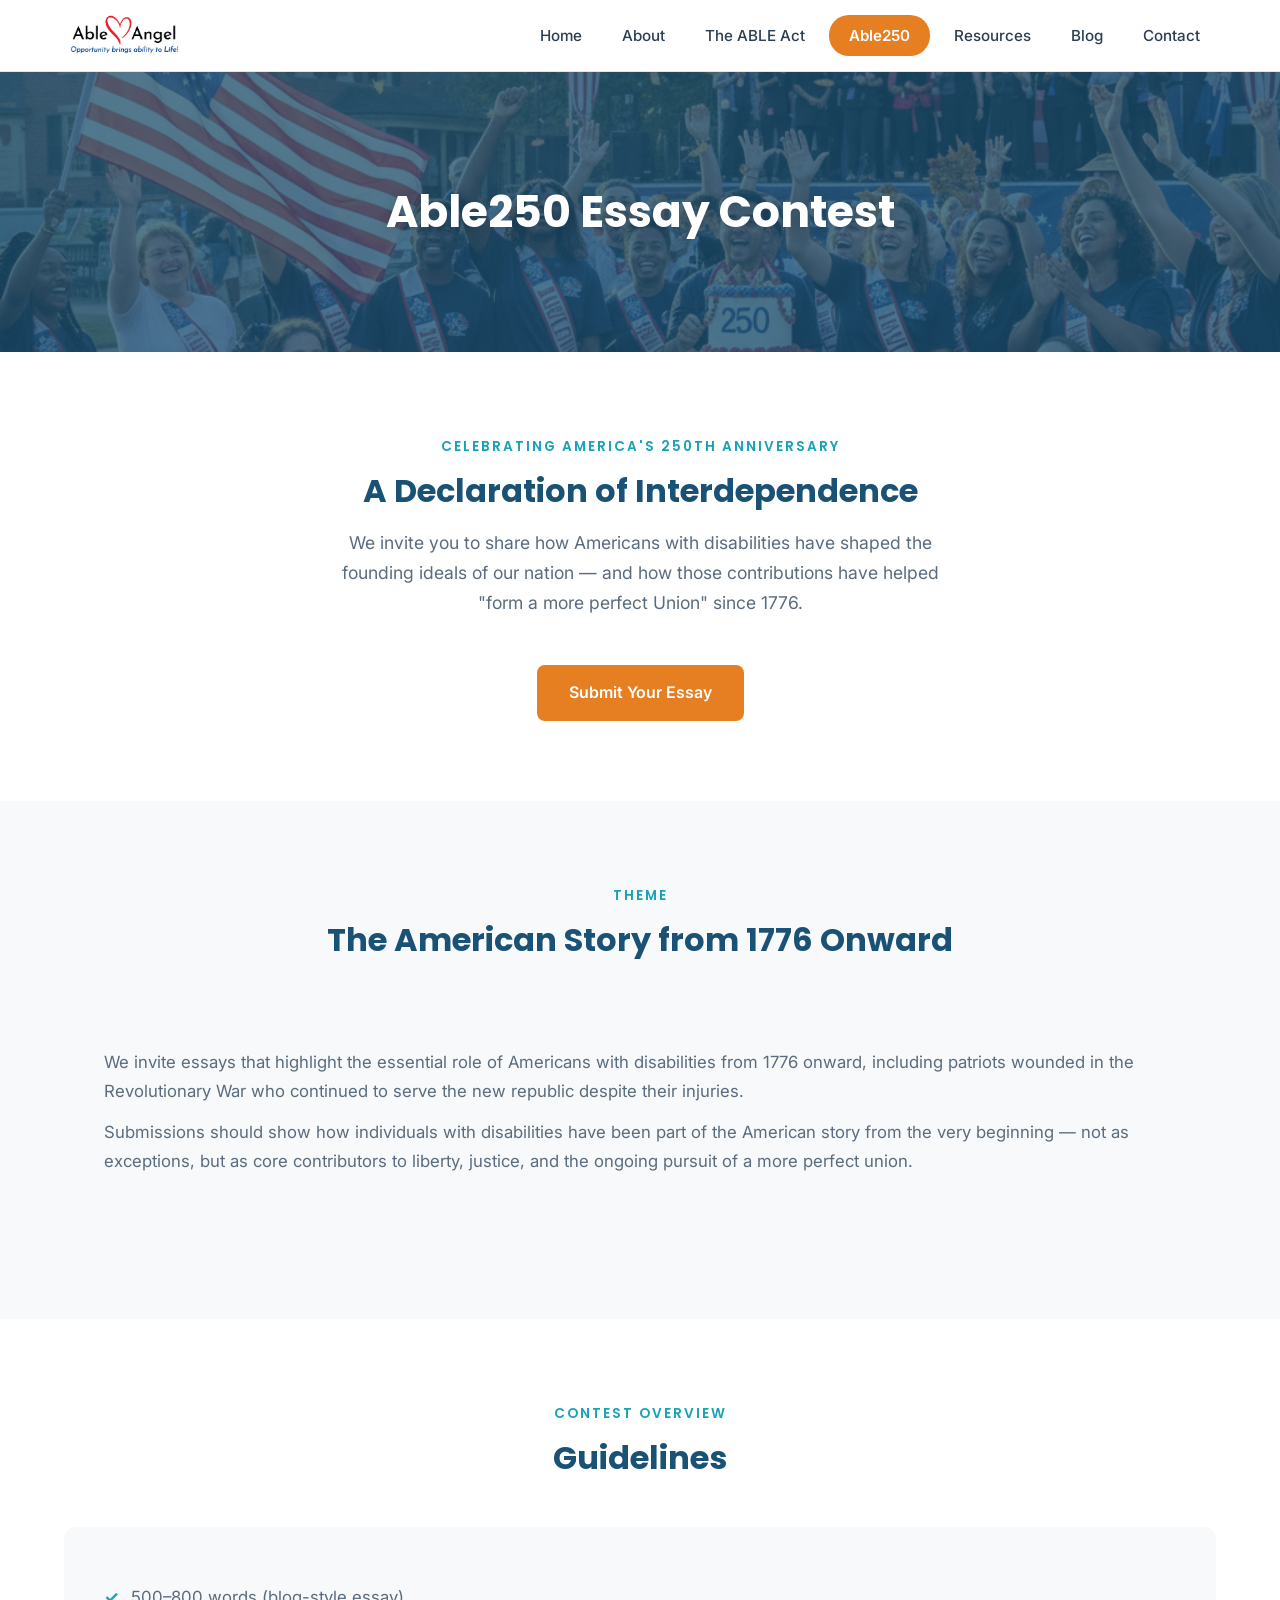
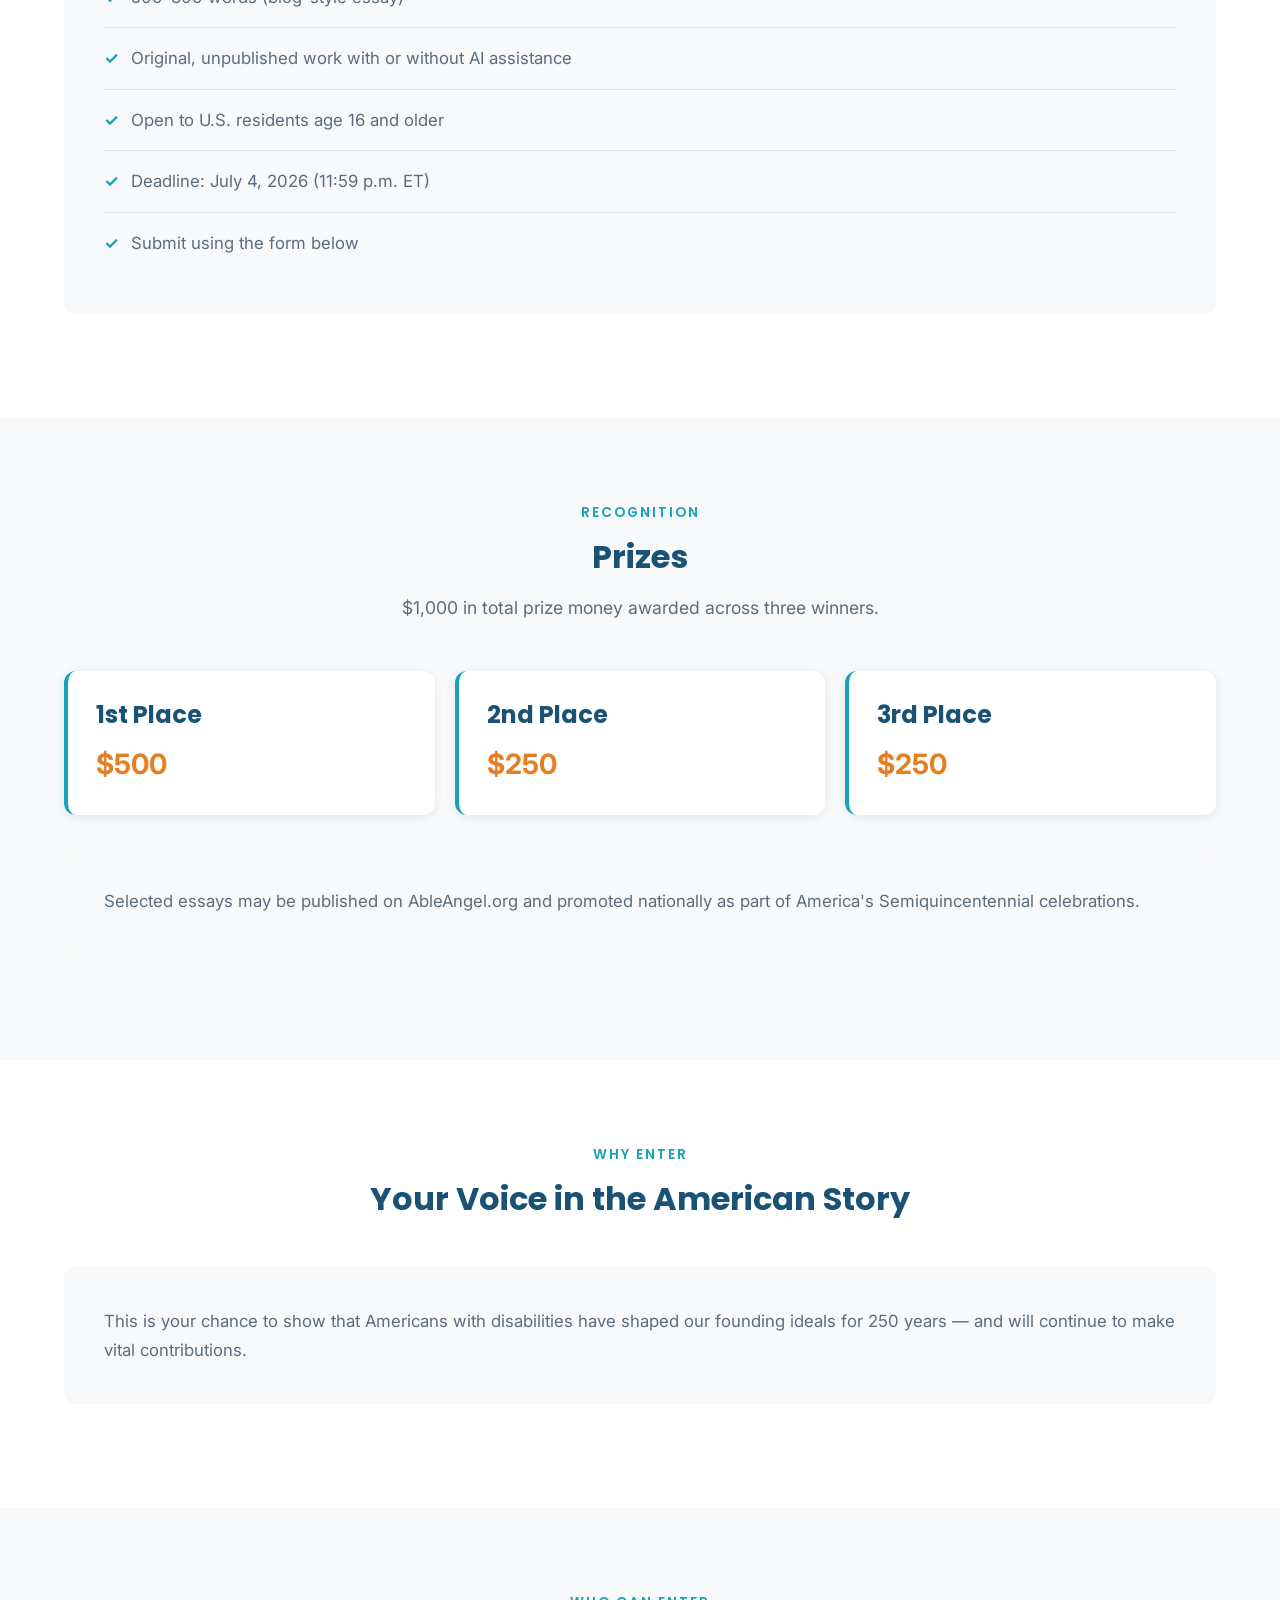
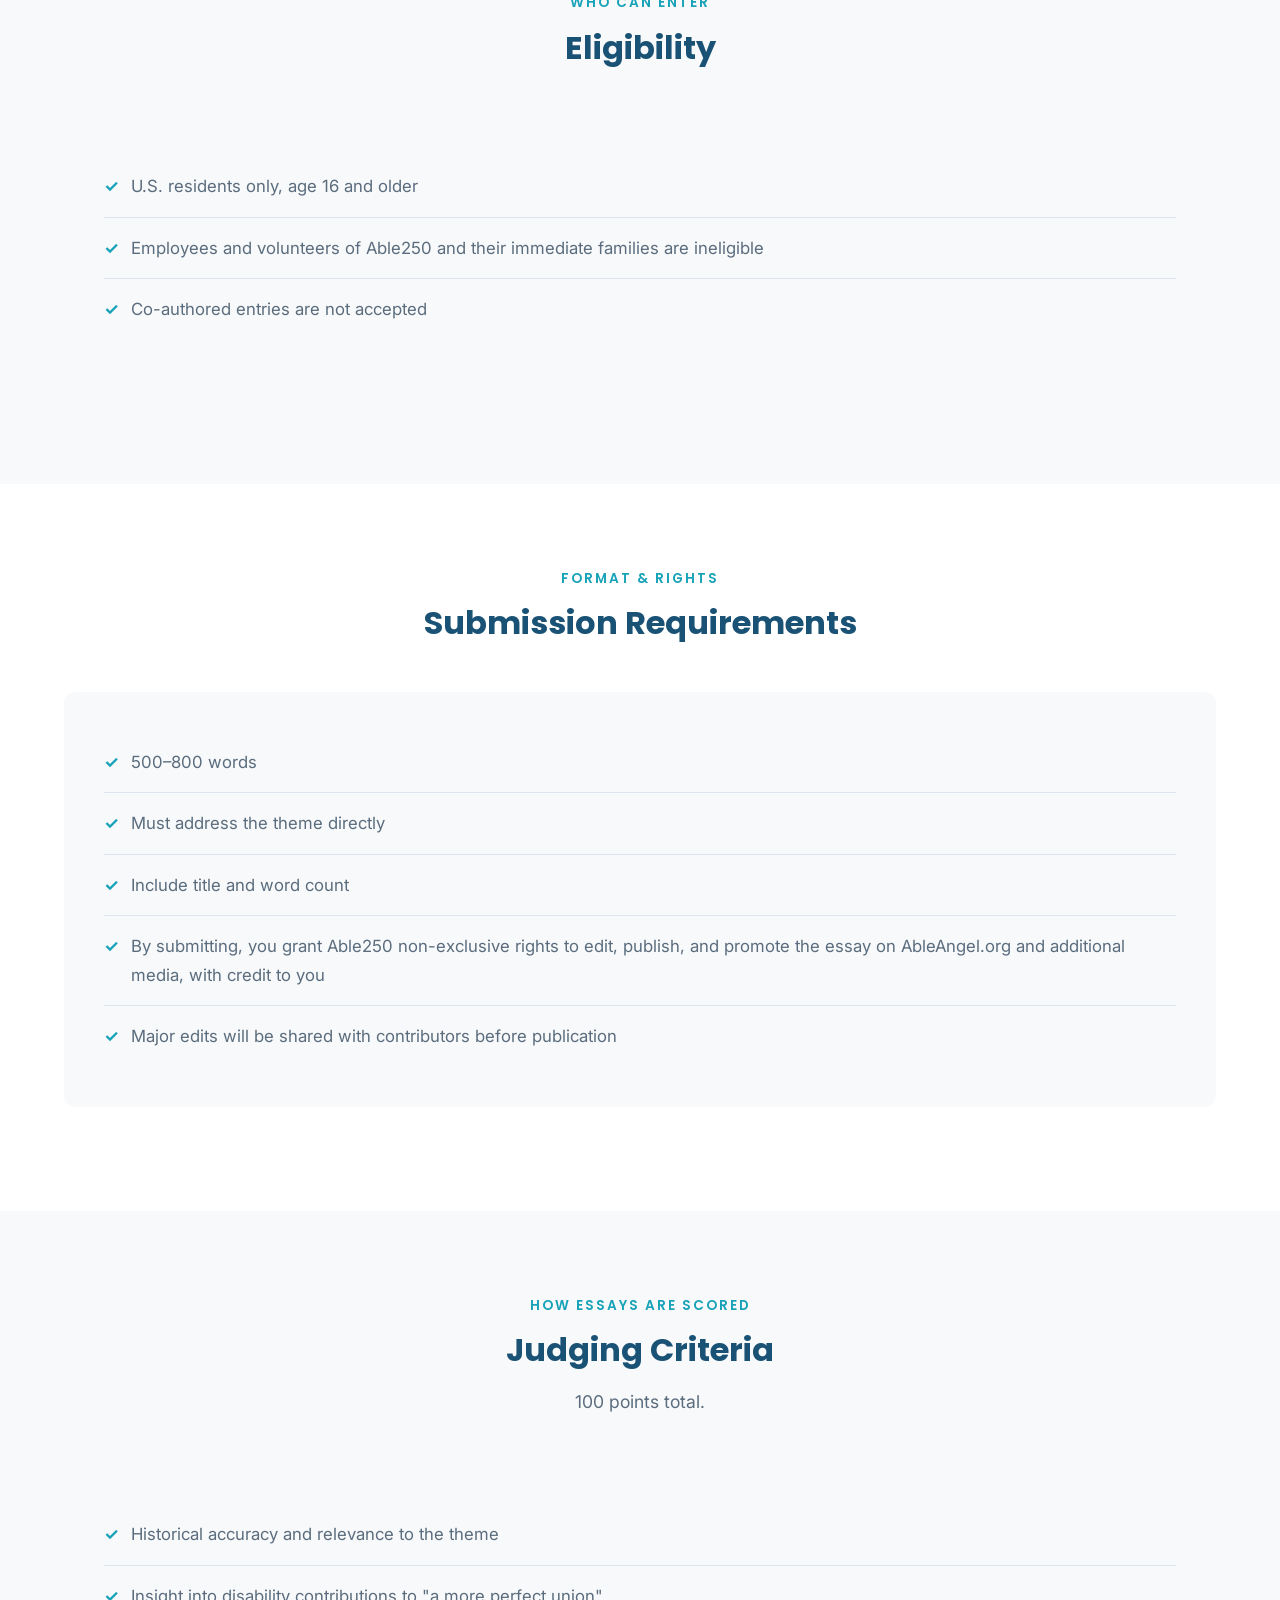
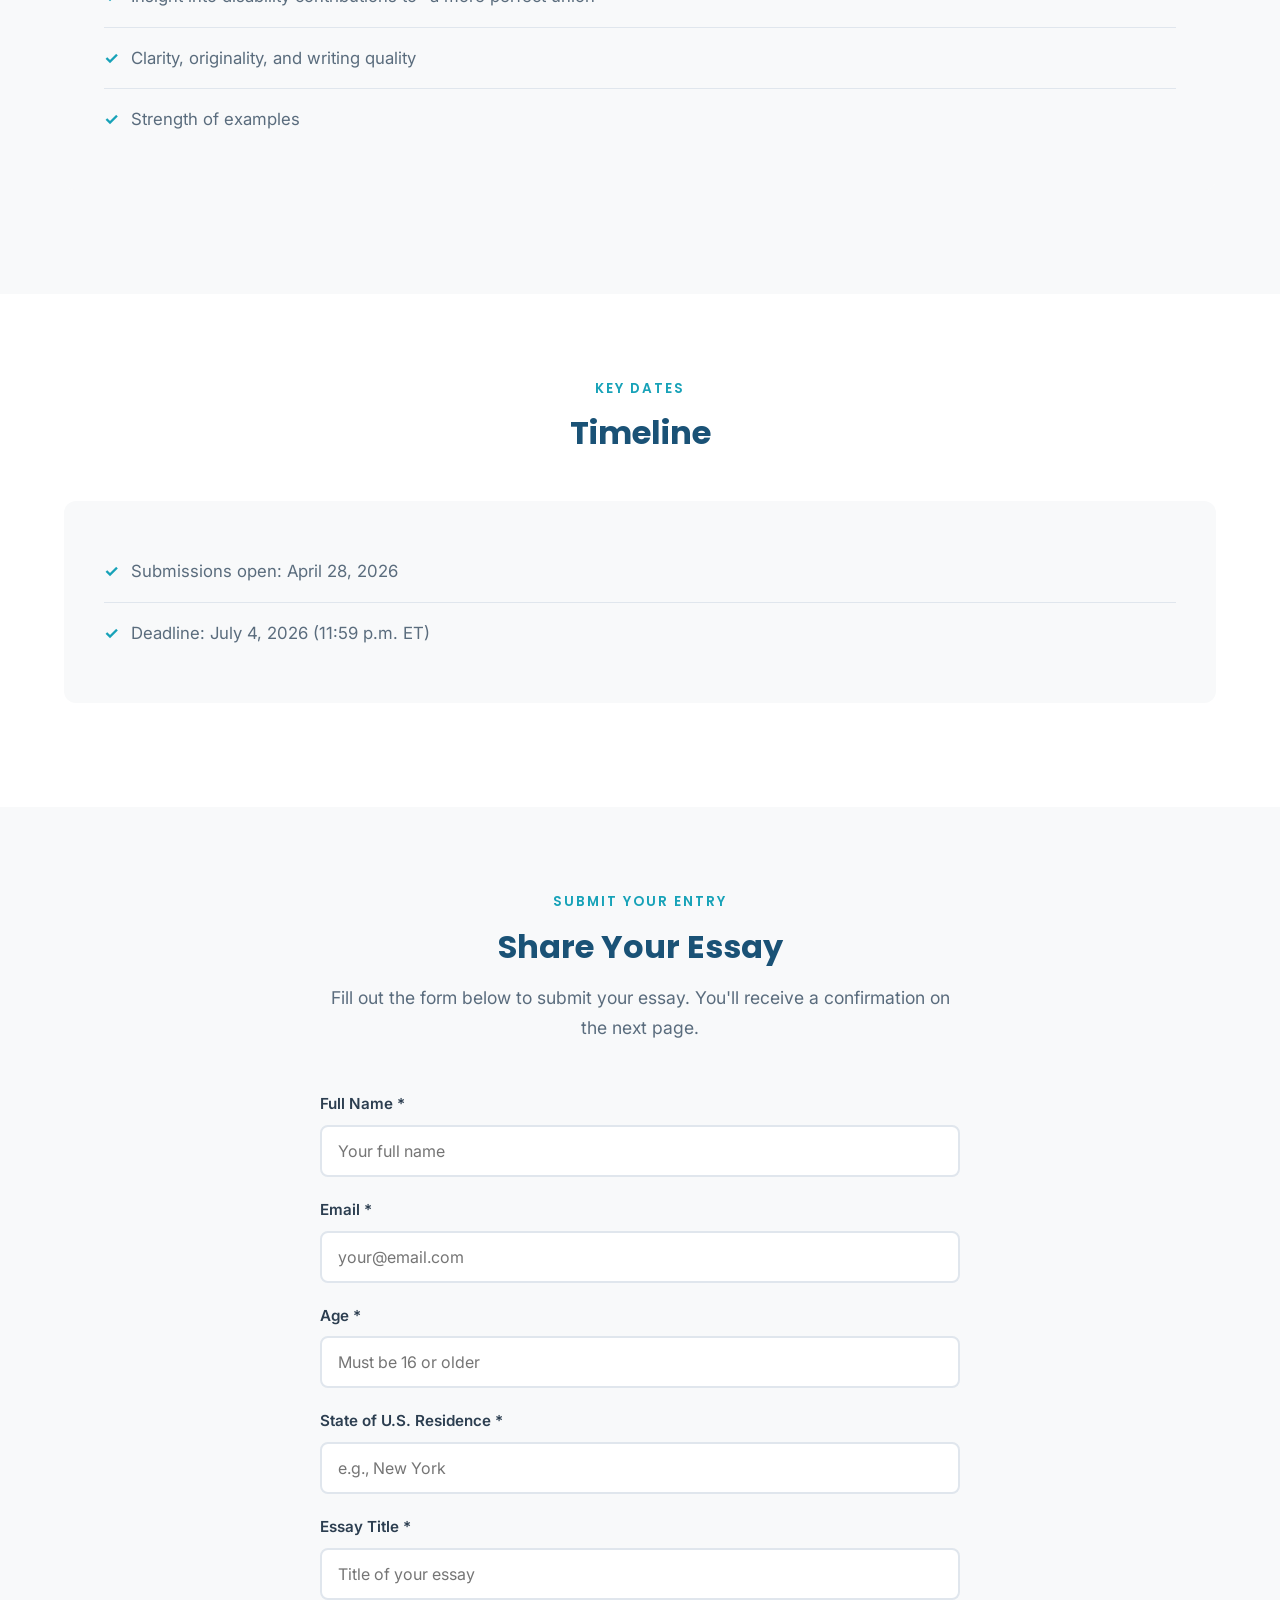
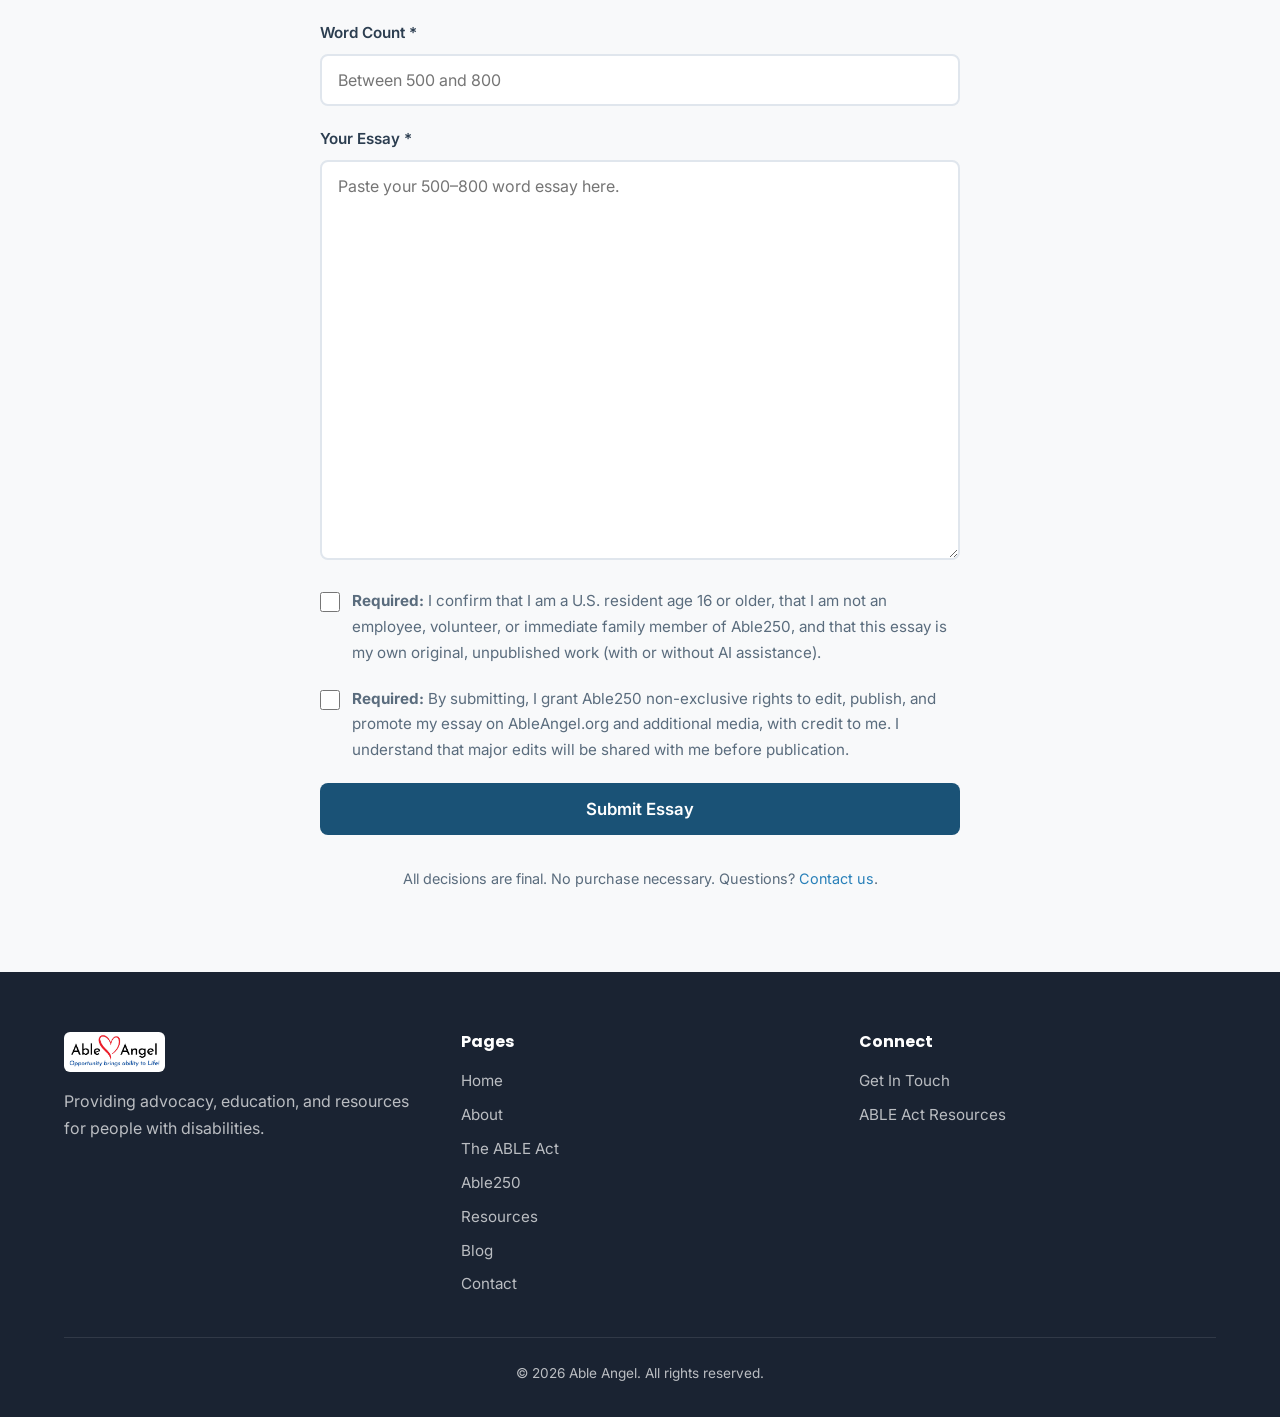
==== able250-contest.html @ 0a9213f5 "Add Able250 essay contest page with Netlify submission form - New able250-contest.html with contest " ====
<!DOCTYPE html>
<html lang="en">
<head>
  <meta charset="UTF-8">
  <meta name="viewport" content="width=device-width, initial-scale=1.0">
  <title>Able250 Essay Contest | Able Angel</title>
  <meta name="description" content="Able250 Nationwide Essay Contest — A Declaration of Interdependence. Celebrating contributions of Americans with disabilities to our founding ideals. $1,000 in prizes. Deadline July 4, 2026.">
  <link rel="stylesheet" href="styles.css">
  <link rel="icon" type="image/svg+xml" href="data:image/svg+xml,<svg xmlns='http://www.w3.org/2000/svg' viewBox='0 0 32 32'><rect width='32' height='32' rx='6' fill='%231a5276'/><text x='16' y='22' font-size='18' font-weight='bold' text-anchor='middle' fill='white'>A</text></svg>">
</head>
<body>

  <!-- Navigation -->
  <nav class="navbar" role="navigation" aria-label="Main navigation">
    <div class="container">
      <a href="index.html" class="nav-logo">
        <img src="images/logo.jpg" alt="Able Angel logo">
      </a>
      <button class="nav-toggle" aria-label="Toggle navigation menu" aria-expanded="false">
        <span></span><span></span><span></span>
      </button>
      <div class="nav-links">
        <a href="index.html">Home</a>
        <a href="about.html">About</a>
        <a href="projects.html">The ABLE Act</a>
        <a href="able250.html" class="nav-highlight">Able250</a>
        <a href="resources.html">Resources</a>
        <a href="blog.html">Blog</a>
        <a href="contact.html">Contact</a>
      </div>
    </div>
  </nav>

  <!-- Page Banner -->
  <section class="page-banner">
    <div class="hero-bg" style="background-image: url('images/banner-able250.png');" role="img" aria-label="Celebrating America's 250th anniversary"></div>
    <h1>Able250 Essay Contest</h1>
  </section>

  <!-- Intro -->
  <section class="section">
    <div class="container">
      <div class="section-header fade-in">
        <span class="section-label">Celebrating America's 250th Anniversary</span>
        <h2>A Declaration of Interdependence</h2>
        <p>We invite you to share how Americans with disabilities have shaped the founding ideals of our nation — and how those contributions have helped "form a more perfect Union" since 1776.</p>
      </div>
      <div style="text-align: center; margin-top: 32px;" class="fade-in">
        <a href="#submit" class="btn btn-accent">Submit Your Essay</a>
      </div>
    </div>
  </section>

  <!-- Theme -->
  <section class="section section-alt">
    <div class="container">
      <div class="section-header fade-in">
        <span class="section-label">Theme</span>
        <h2>The American Story from 1776 Onward</h2>
      </div>
      <div class="info-block fade-in">
        <p>We invite essays that highlight the essential role of Americans with disabilities from 1776 onward, including patriots wounded in the Revolutionary War who continued to serve the new republic despite their injuries.</p>
        <p>Submissions should show how individuals with disabilities have been part of the American story from the very beginning — not as exceptions, but as core contributors to liberty, justice, and the ongoing pursuit of a more perfect union.</p>
      </div>
    </div>
  </section>

  <!-- Guidelines -->
  <section class="section">
    <div class="container">
      <div class="section-header fade-in">
        <span class="section-label">Contest Overview</span>
        <h2>Guidelines</h2>
      </div>
      <div class="info-block fade-in">
        <ul class="info-list">
          <li>500–800 words (blog-style essay)</li>
          <li>Original, unpublished work with or without AI assistance</li>
          <li>Open to U.S. residents age 16 and older</li>
          <li>Deadline: July 4, 2026 (11:59 p.m. ET)</li>
          <li>Submit using the form below</li>
        </ul>
      </div>
    </div>
  </section>

  <!-- Prizes -->
  <section class="section section-alt">
    <div class="container">
      <div class="section-header fade-in">
        <span class="section-label">Recognition</span>
        <h2>Prizes</h2>
        <p>$1,000 in total prize money awarded across three winners.</p>
      </div>
      <div class="values-grid">
        <div class="value-card fade-in">
          <h3 style="margin-bottom: 12px;">1st Place</h3>
          <p style="font-size: 1.75rem; font-weight: 700; color: var(--color-accent);">$500</p>
        </div>
        <div class="value-card fade-in">
          <h3 style="margin-bottom: 12px;">2nd Place</h3>
          <p style="font-size: 1.75rem; font-weight: 700; color: var(--color-accent);">$250</p>
        </div>
        <div class="value-card fade-in">
          <h3 style="margin-bottom: 12px;">3rd Place</h3>
          <p style="font-size: 1.75rem; font-weight: 700; color: var(--color-accent);">$250</p>
        </div>
      </div>
      <div class="info-block fade-in" style="margin-top: 32px;">
        <p>Selected essays may be published on AbleAngel.org and promoted nationally as part of America's Semiquincentennial celebrations.</p>
      </div>
    </div>
  </section>

  <!-- Why Enter -->
  <section class="section">
    <div class="container">
      <div class="section-header fade-in">
        <span class="section-label">Why Enter</span>
        <h2>Your Voice in the American Story</h2>
      </div>
      <div class="info-block fade-in">
        <p>This is your chance to show that Americans with disabilities have shaped our founding ideals for 250 years — and will continue to make vital contributions.</p>
      </div>
    </div>
  </section>

  <!-- Eligibility -->
  <section class="section section-alt">
    <div class="container">
      <div class="section-header fade-in">
        <span class="section-label">Who Can Enter</span>
        <h2>Eligibility</h2>
      </div>
      <div class="info-block fade-in">
        <ul class="info-list">
          <li>U.S. residents only, age 16 and older</li>
          <li>Employees and volunteers of Able250 and their immediate families are ineligible</li>
          <li>Co-authored entries are not accepted</li>
        </ul>
      </div>
    </div>
  </section>

  <!-- Submission Requirements -->
  <section class="section">
    <div class="container">
      <div class="section-header fade-in">
        <span class="section-label">Format &amp; Rights</span>
        <h2>Submission Requirements</h2>
      </div>
      <div class="info-block fade-in">
        <ul class="info-list">
          <li>500–800 words</li>
          <li>Must address the theme directly</li>
          <li>Include title and word count</li>
          <li>By submitting, you grant Able250 non-exclusive rights to edit, publish, and promote the essay on AbleAngel.org and additional media, with credit to you</li>
          <li>Major edits will be shared with contributors before publication</li>
        </ul>
      </div>
    </div>
  </section>

  <!-- Judging Criteria -->
  <section class="section section-alt">
    <div class="container">
      <div class="section-header fade-in">
        <span class="section-label">How Essays Are Scored</span>
        <h2>Judging Criteria</h2>
        <p>100 points total.</p>
      </div>
      <div class="info-block fade-in">
        <ul class="info-list">
          <li>Historical accuracy and relevance to the theme</li>
          <li>Insight into disability contributions to "a more perfect union"</li>
          <li>Clarity, originality, and writing quality</li>
          <li>Strength of examples</li>
        </ul>
      </div>
    </div>
  </section>

  <!-- Timeline -->
  <section class="section">
    <div class="container">
      <div class="section-header fade-in">
        <span class="section-label">Key Dates</span>
        <h2>Timeline</h2>
      </div>
      <div class="info-block fade-in">
        <ul class="info-list">
          <li>Submissions open: April 28, 2026</li>
          <li>Deadline: July 4, 2026 (11:59 p.m. ET)</li>
        </ul>
      </div>
    </div>
  </section>

  <!-- Submission Form -->
  <section class="section section-alt" id="submit">
    <div class="container">
      <div class="section-header fade-in">
        <span class="section-label">Submit Your Entry</span>
        <h2>Share Your Essay</h2>
        <p>Fill out the form below to submit your essay. You'll receive a confirmation on the next page.</p>
      </div>

      <form class="contact-form fade-in" name="essay-contest" method="POST" action="/thank-you-contest.html" data-netlify="true" netlify-honeypot="bot-field">
        <input type="hidden" name="form-name" value="essay-contest">
        <p class="hidden" style="display:none;">
          <label>Don't fill this out if you're human: <input name="bot-field"></label>
        </p>

        <div class="form-group">
          <label for="contest-name">Full Name *</label>
          <input type="text" id="contest-name" name="name" placeholder="Your full name" required>
        </div>

        <div class="form-group">
          <label for="contest-email">Email *</label>
          <input type="email" id="contest-email" name="email" placeholder="your@email.com" required>
        </div>

        <div class="form-group">
          <label for="contest-age">Age *</label>
          <input type="number" id="contest-age" name="age" placeholder="Must be 16 or older" min="16" max="120" required>
        </div>

        <div class="form-group">
          <label for="contest-state">State of U.S. Residence *</label>
          <input type="text" id="contest-state" name="state" placeholder="e.g., New York" required>
        </div>

        <div class="form-group">
          <label for="contest-title">Essay Title *</label>
          <input type="text" id="contest-title" name="essay-title" placeholder="Title of your essay" required>
        </div>

        <div class="form-group">
          <label for="contest-wordcount">Word Count *</label>
          <input type="number" id="contest-wordcount" name="word-count" placeholder="Between 500 and 800" min="500" max="800" required>
        </div>

        <div class="form-group">
          <label for="contest-essay">Your Essay *</label>
          <textarea id="contest-essay" name="essay" placeholder="Paste your 500–800 word essay here." style="min-height: 400px;" required></textarea>
        </div>

        <div class="form-group">
          <label class="checkbox-label" style="display: flex; align-items: flex-start; gap: 12px; cursor: pointer;">
            <input type="checkbox" name="eligibility-confirmed" value="yes" required style="margin-top: 4px; width: 20px; height: 20px; flex-shrink: 0;">
            <span style="font-weight: 400; font-size: 0.95rem; color: var(--color-text-light);">
              <strong>Required:</strong> I confirm that I am a U.S. resident age 16 or older, that I am not an employee, volunteer, or immediate family member of Able250, and that this essay is my own original, unpublished work (with or without AI assistance).
            </span>
          </label>
        </div>

        <div class="form-group">
          <label class="checkbox-label" style="display: flex; align-items: flex-start; gap: 12px; cursor: pointer;">
            <input type="checkbox" name="rights-granted" value="yes" required style="margin-top: 4px; width: 20px; height: 20px; flex-shrink: 0;">
            <span style="font-weight: 400; font-size: 0.95rem; color: var(--color-text-light);">
              <strong>Required:</strong> By submitting, I grant Able250 non-exclusive rights to edit, publish, and promote my essay on AbleAngel.org and additional media, with credit to me. I understand that major edits will be shared with me before publication.
            </span>
          </label>
        </div>

        <button type="submit" class="btn btn-primary">Submit Essay</button>
      </form>

      <p style="text-align: center; margin-top: 32px; color: var(--color-text-light); font-size: 0.9rem;" class="fade-in">All decisions are final. No purchase necessary. Questions? <a href="contact.html">Contact us</a>.</p>
    </div>
  </section>

  <!-- Footer -->
  <footer class="footer">
    <div class="container">
      <div class="footer-content">
        <div>
          <div class="footer-brand">
            <img src="images/logo.jpg" alt="Able Angel logo">
          </div>
          <p>Providing advocacy, education, and resources for people with disabilities.</p>
        </div>
        <div>
          <h4>Pages</h4>
          <div class="footer-links">
            <a href="index.html">Home</a>
            <a href="about.html">About</a>
            <a href="projects.html">The ABLE Act</a>
            <a href="able250.html">Able250</a>
            <a href="resources.html">Resources</a>
            <a href="blog.html">Blog</a>
            <a href="contact.html">Contact</a>
          </div>
        </div>
        <div>
          <h4>Connect</h4>
          <div class="footer-links">
            <a href="contact.html">Get In Touch</a>
            <a href="resources.html">ABLE Act Resources</a>
          </div>
        </div>
      </div>
      <div class="footer-bottom">
        <p>&copy; 2026 Able Angel. All rights reserved.</p>
      </div>
    </div>
  </footer>

  <script>
    const toggle = document.querySelector('.nav-toggle');
    const links = document.querySelector('.nav-links');
    toggle.addEventListener('click', () => {
      const open = links.classList.toggle('open');
      toggle.setAttribute('aria-expanded', open);
    });
    const els = document.querySelectorAll('.fade-in');
    if ('IntersectionObserver' in window) {
      const observer = new IntersectionObserver((entries) => {
        entries.forEach(e => { if (e.isIntersecting) { e.target.classList.add('visible'); observer.unobserve(e.target); }});
      }, { threshold: 0.05, rootMargin: '0px 0px 50px 0px' });
      els.forEach(el => observer.observe(el));
    }
    setTimeout(() => els.forEach(el => el.classList.add('visible')), 1000);
  </script>

</body>
</html>
---- styles.css ----
/* ============================================
   Able Angel — Shared Stylesheet
   ============================================ */

/* --- Google Fonts --- */
@import url('https://fonts.googleapis.com/css2?family=Inter:wght@400;500;600&family=Poppins:wght@600;700;800&display=swap');

/* --- CSS Custom Properties --- */
:root {
  --color-primary: #1a5276;
  --color-primary-light: #2980b9;
  --color-teal: #17a2b8;
  --color-teal-light: #20c9e0;
  --color-accent: #e67e22;
  --color-accent-light: #f39c12;
  --color-text: #2c3e50;
  --color-text-light: #5a6c7d;
  --color-bg: #ffffff;
  --color-bg-alt: #f8f9fa;
  --color-bg-dark: #1a2332;
  --color-border: #e0e6ed;
  --color-white: #ffffff;
  --font-body: 'Inter', -apple-system, BlinkMacSystemFont, 'Segoe UI', sans-serif;
  --font-heading: 'Poppins', 'Inter', sans-serif;
  --max-width: 1200px;
  --nav-height: 72px;
  --radius: 12px;
  --radius-sm: 8px;
  --shadow: 0 2px 12px rgba(0,0,0,0.08);
  --shadow-lg: 0 8px 30px rgba(0,0,0,0.12);
  --transition: 0.3s ease;
}

/* --- Reset --- */
*, *::before, *::after {
  margin: 0;
  padding: 0;
  box-sizing: border-box;
}

html {
  scroll-behavior: smooth;
  scroll-padding-top: var(--nav-height);
  overflow-y: scroll;
}

body {
  font-family: var(--font-body);
  font-size: 16px;
  line-height: 1.7;
  color: var(--color-text);
  background: var(--color-bg);
  -webkit-font-smoothing: antialiased;
  width: 100%;
  overflow-x: hidden;
}

img {
  max-width: 100%;
  height: auto;
  display: block;
}

a {
  color: var(--color-primary-light);
  text-decoration: none;
  transition: color var(--transition);
}

a:hover {
  color: var(--color-teal);
}

a:focus-visible {
  outline: 3px solid var(--color-teal);
  outline-offset: 2px;
  border-radius: 2px;
}

h1, h2, h3, h4, h5, h6 {
  font-family: var(--font-heading);
  font-weight: 700;
  line-height: 1.3;
  color: var(--color-primary);
}

h1 { font-size: 2.75rem; }
h2 { font-size: 2rem; }
h3 { font-size: 1.5rem; }
h4 { font-size: 1.25rem; }

p + p { margin-top: 1em; }

ul, ol { list-style: none; }

/* --- Utility --- */
.container {
  width: 100%;
  max-width: var(--max-width);
  margin: 0 auto;
  padding: 0 24px;
}

.section {
  padding: 80px 0;
}

.section-alt {
  background: var(--color-bg-alt);
}

.section-header {
  text-align: center;
  margin-bottom: 48px;
}

.section-header h2 {
  margin-bottom: 16px;
}

.section-header p {
  color: var(--color-text-light);
  font-size: 1.1rem;
  max-width: 640px;
  margin: 0 auto;
}

.section-label {
  display: inline-block;
  font-family: var(--font-heading);
  font-size: 0.85rem;
  font-weight: 600;
  text-transform: uppercase;
  letter-spacing: 2px;
  color: var(--color-teal);
  margin-bottom: 12px;
}

/* --- Buttons --- */
.btn {
  display: inline-flex;
  align-items: center;
  gap: 8px;
  padding: 14px 32px;
  border: none;
  border-radius: var(--radius-sm);
  font-family: var(--font-body);
  font-size: 1rem;
  font-weight: 600;
  cursor: pointer;
  transition: all var(--transition);
  text-decoration: none;
}

.btn-primary {
  background: var(--color-primary);
  color: var(--color-white);
}

.btn-primary:hover {
  background: var(--color-primary-light);
  color: var(--color-white);
  transform: translateY(-2px);
  box-shadow: var(--shadow);
}

.btn-outline {
  background: transparent;
  color: var(--color-primary);
  border: 2px solid var(--color-primary);
}

.btn-outline:hover {
  background: var(--color-primary);
  color: var(--color-white);
  transform: translateY(-2px);
}

.btn-accent {
  background: var(--color-accent);
  color: var(--color-white);
}

.btn-accent:hover {
  background: var(--color-accent-light);
  color: var(--color-white);
  transform: translateY(-2px);
  box-shadow: var(--shadow);
}

/* --- Navigation --- */
.navbar {
  position: sticky;
  top: 0;
  z-index: 1000;
  background: var(--color-white);
  border-bottom: 1px solid var(--color-border);
  height: var(--nav-height);
  display: flex;
  align-items: center;
}

.navbar .container {
  display: flex;
  align-items: center;
  justify-content: space-between;
}

.nav-logo {
  display: flex;
  align-items: center;
  gap: 12px;
  text-decoration: none;
}

.nav-logo img {
  height: 48px;
  width: auto;
  border-radius: 6px;
}

.nav-logo span {
  font-family: var(--font-heading);
  font-weight: 700;
  font-size: 1.25rem;
  color: var(--color-primary);
}

.nav-links {
  display: flex;
  align-items: center;
  gap: 8px;
}

.nav-links a {
  padding: 8px 16px;
  border-radius: var(--radius-sm);
  font-weight: 500;
  font-size: 0.95rem;
  color: var(--color-text);
  transition: all var(--transition);
}

.nav-links a:hover,
.nav-links a.active {
  color: var(--color-primary);
  background: rgba(26, 82, 118, 0.06);
}

.nav-links a.active {
  font-weight: 600;
}

/* Highlighted nav item (Able250) */
.nav-links a.nav-highlight {
  background: var(--color-accent);
  color: var(--color-white);
  border-radius: 20px;
  font-weight: 600;
  padding: 8px 20px;
}

.nav-links a.nav-highlight:hover {
  background: var(--color-accent-light);
  color: var(--color-white);
}

.nav-links a.nav-highlight.active {
  background: var(--color-accent);
  color: var(--color-white);
}

/* Homepage announcement banner */
.announcement-banner {
  background: linear-gradient(135deg, var(--color-primary) 0%, var(--color-primary-light) 100%);
  padding: 16px 24px;
  text-align: center;
  position: relative;
  overflow: hidden;
}

.announcement-banner::before {
  content: '';
  position: absolute;
  inset: 0;
  background: repeating-linear-gradient(
    45deg,
    transparent,
    transparent 20px,
    rgba(255,255,255,0.03) 20px,
    rgba(255,255,255,0.03) 40px
  );
}

.announcement-banner a {
  position: relative;
  display: inline-flex;
  align-items: center;
  gap: 12px;
  color: var(--color-white);
  font-weight: 600;
  font-size: 1.05rem;
  text-decoration: none;
  transition: opacity var(--transition);
}

.announcement-banner a:hover {
  opacity: 0.9;
  color: var(--color-white);
}

.announcement-banner .badge-star {
  display: inline-flex;
  align-items: center;
  justify-content: center;
  background: var(--color-accent);
  color: var(--color-white);
  font-size: 0.75rem;
  font-weight: 700;
  padding: 4px 10px;
  border-radius: 12px;
  text-transform: uppercase;
  letter-spacing: 1px;
}

.nav-toggle {
  display: none;
  background: none;
  border: none;
  cursor: pointer;
  padding: 8px;
  flex-direction: column;
  gap: 5px;
}

.nav-toggle span {
  display: block;
  width: 24px;
  height: 2.5px;
  background: var(--color-text);
  border-radius: 2px;
  transition: all var(--transition);
}

/* --- Hero Section --- */
.hero {
  position: relative;
  min-height: 520px;
  display: flex;
  align-items: center;
  justify-content: center;
  text-align: center;
  overflow: hidden;
  background: var(--color-primary);
}

.hero-bg {
  position: absolute;
  inset: 0;
  background-size: cover;
  background-position: center;
  opacity: 0.35;
}

.hero-content {
  position: relative;
  z-index: 1;
  padding: 60px 24px;
  max-width: 800px;
}

.hero h1 {
  color: var(--color-white);
  font-size: 3.25rem;
  font-weight: 800;
  margin-bottom: 20px;
  text-shadow: 0 2px 20px rgba(0,0,0,0.2);
}

.hero p {
  color: rgba(255,255,255,0.9);
  font-size: 1.25rem;
  line-height: 1.6;
  margin-bottom: 32px;
}

.hero .btn {
  font-size: 1.05rem;
}

/* --- Page Banner --- */
.page-banner {
  position: relative;
  height: 280px;
  display: flex;
  align-items: center;
  justify-content: center;
  text-align: center;
  background: var(--color-primary);
  overflow: hidden;
}

.page-banner .hero-bg {
  opacity: 0.25;
}

.page-banner h1 {
  position: relative;
  z-index: 1;
  color: var(--color-white);
  font-size: 2.75rem;
  text-shadow: 0 2px 16px rgba(0,0,0,0.2);
}

/* --- Two-Column Layout --- */
.two-col {
  display: grid;
  grid-template-columns: 1fr 1fr;
  gap: 60px;
  align-items: center;
}

.two-col-text h2 {
  margin-bottom: 20px;
}

.two-col-text p {
  color: var(--color-text-light);
  font-size: 1.05rem;
}

.two-col-image img {
  border-radius: var(--radius);
  box-shadow: var(--shadow-lg);
}

/* --- Cards --- */
.card-grid {
  display: grid;
  grid-template-columns: repeat(auto-fill, minmax(320px, 1fr));
  gap: 24px;
}

.card {
  background: var(--color-white);
  border-radius: var(--radius);
  padding: 32px;
  box-shadow: var(--shadow);
  transition: all var(--transition);
  border: 1px solid var(--color-border);
}

.card:hover {
  transform: translateY(-4px);
  box-shadow: var(--shadow-lg);
}

.card h3 {
  margin-bottom: 12px;
  font-size: 1.2rem;
}

.card p {
  color: var(--color-text-light);
  font-size: 0.95rem;
  margin-bottom: 20px;
}

.card .btn {
  padding: 10px 24px;
  font-size: 0.9rem;
}

/* --- Values Cards --- */
.values-grid {
  display: grid;
  grid-template-columns: repeat(auto-fill, minmax(340px, 1fr));
  gap: 20px;
}

.value-card {
  background: var(--color-white);
  border-radius: var(--radius);
  padding: 28px;
  border-left: 4px solid var(--color-teal);
  box-shadow: var(--shadow);
  transition: all var(--transition);
}

.value-card:hover {
  transform: translateY(-2px);
  box-shadow: var(--shadow-lg);
}

.value-card p {
  color: var(--color-text-light);
  font-size: 0.95rem;
  line-height: 1.6;
}

/* --- Board Members --- */
.board-section {
  text-align: center;
}

.board-members {
  display: flex;
  justify-content: center;
  gap: 48px;
  flex-wrap: wrap;
  margin-bottom: 40px;
}

.board-member {
  text-align: center;
  max-width: 200px;
}

.board-member-photo {
  width: 150px;
  height: 150px;
  border-radius: 50%;
  object-fit: cover;
  margin: 0 auto 16px;
  box-shadow: 0 4px 16px rgba(0,0,0,0.12);
  border: 3px solid var(--color-white);
  outline: 2px solid var(--color-border);
}

.board-member h4 {
  margin-bottom: 4px;
  color: var(--color-primary);
}

.board-member a {
  font-size: 0.9rem;
  font-weight: 500;
  color: var(--color-teal);
}

.board-member a:hover {
  color: var(--color-primary-light);
}

.board-description {
  max-width: 800px;
  margin: 0 auto;
  text-align: left;
  color: var(--color-text-light);
  font-size: 1.05rem;
}

.board-description p + p {
  margin-top: 1em;
}

/* --- Sponsors --- */
.sponsors-grid {
  display: grid;
  grid-template-columns: repeat(auto-fit, minmax(280px, 1fr));
  gap: 32px;
  max-width: 800px;
  margin: 0 auto;
}

.sponsor-card {
  text-align: center;
  padding: 32px;
  background: var(--color-white);
  border-radius: var(--radius);
  box-shadow: var(--shadow);
  border: 1px solid var(--color-border);
}

.sponsor-card img {
  max-width: 220px;
  max-height: 220px;
  width: auto;
  height: auto;
  margin: 0 auto 20px;
  object-fit: contain;
}

.sponsor-card h4 {
  margin-bottom: 8px;
}

.sponsor-card p {
  color: var(--color-text-light);
  font-size: 0.95rem;
  margin-bottom: 8px;
}

.sponsor-card a {
  font-size: 0.9rem;
  font-weight: 500;
}

/* --- Info Blocks (Projects page) --- */
.info-block {
  background: var(--color-bg-alt);
  border-radius: var(--radius);
  padding: 40px;
  margin-bottom: 24px;
}

.info-block h3 {
  margin-bottom: 16px;
  color: var(--color-primary);
}

.info-block p {
  color: var(--color-text-light);
  font-size: 1.05rem;
}

.info-block p + p {
  margin-top: 0.75em;
}

.info-list {
  list-style: none;
  padding: 0;
}

.info-list li {
  padding: 16px 0;
  border-bottom: 1px solid var(--color-border);
  color: var(--color-text-light);
  font-size: 1.05rem;
  display: flex;
  gap: 12px;
  align-items: flex-start;
}

.info-list li:last-child {
  border-bottom: none;
}

.info-list li::before {
  content: '✓';
  color: var(--color-teal);
  font-weight: 700;
  flex-shrink: 0;
}

/* --- Contact Form --- */
.contact-form {
  max-width: 640px;
  margin: 0 auto;
}

.form-group {
  margin-bottom: 20px;
}

.form-group label {
  display: block;
  font-weight: 600;
  margin-bottom: 8px;
  color: var(--color-text);
  font-size: 0.95rem;
}

.form-group input,
.form-group textarea {
  width: 100%;
  padding: 14px 16px;
  border: 2px solid var(--color-border);
  border-radius: var(--radius-sm);
  font-family: var(--font-body);
  font-size: 1rem;
  color: var(--color-text);
  transition: border-color var(--transition);
  background: var(--color-white);
}

.form-group input:focus,
.form-group textarea:focus {
  outline: none;
  border-color: var(--color-teal);
  box-shadow: 0 0 0 3px rgba(23, 162, 184, 0.15);
}

.form-group textarea {
  min-height: 160px;
  resize: vertical;
}

.contact-form .btn {
  width: 100%;
  justify-content: center;
  padding: 16px;
  font-size: 1.05rem;
}

/* --- Video Container --- */
.video-container {
  max-width: 800px;
  margin: 0 auto;
}

.video-container video {
  width: 100%;
  border-radius: var(--radius);
  box-shadow: var(--shadow-lg);
}

/* --- Declaration of Interdependence --- */
.declaration-body {
  max-width: 860px;
  margin: 0 auto;
}

.declaration-body > p {
  font-size: 1.1rem;
  line-height: 1.8;
  color: var(--color-text);
  margin-bottom: 32px;
}

.declaration-subtitle {
  margin-top: 8px;
  font-size: 1rem !important;
  color: var(--color-text-light) !important;
}

.declaration-clauses {
  display: grid;
  grid-template-columns: 1fr;
  gap: 16px;
  margin-bottom: 40px;
}

.declaration-proclamation h3 {
  text-align: center;
  margin-bottom: 24px;
  font-size: 1.3rem;
  color: var(--color-primary);
}

.declaration-closing {
  text-align: center;
  max-width: 700px;
  margin: 40px auto 32px;
  font-size: 1.05rem;
  line-height: 1.8;
}

.declaration-signature {
  margin-top: 24px;
  font-size: 1.1rem;
}

.declaration-footnotes {
  margin-top: 40px;
  padding-top: 20px;
  border-top: 1px solid var(--color-border);
}

.declaration-footnotes p {
  font-size: 0.85rem;
  color: var(--color-text-light);
  line-height: 1.6;
}

/* --- Blog Posts --- */
.blog-post {
  max-width: 800px;
  margin: 0 auto;
}

.blog-post-header {
  margin-bottom: 32px;
}

.blog-post-header h2 {
  font-size: 2rem;
  line-height: 1.3;
}

.blog-post-image {
  width: 100%;
  border-radius: var(--radius);
  box-shadow: var(--shadow-lg);
  margin-bottom: 40px;
}

.blog-post-content h3 {
  margin-top: 40px;
  margin-bottom: 16px;
  font-size: 1.35rem;
}

.blog-post-content p {
  color: var(--color-text-light);
  font-size: 1.05rem;
  line-height: 1.8;
}

.blog-post-content .info-list {
  margin: 16px 0 24px;
}

.blog-post-content .info-list li {
  font-size: 1rem;
}

/* --- Footer --- */
.footer {
  background: var(--color-bg-dark);
  color: rgba(255,255,255,0.7);
  padding: 60px 0 32px;
}

.footer-content {
  display: grid;
  grid-template-columns: 1fr 1fr 1fr;
  gap: 40px;
  margin-bottom: 40px;
}

.footer-brand {
  display: flex;
  align-items: center;
  gap: 12px;
  margin-bottom: 16px;
}

.footer-brand img {
  height: 40px;
  border-radius: 6px;
}

.footer-brand span {
  font-family: var(--font-heading);
  font-weight: 700;
  font-size: 1.1rem;
  color: var(--color-white);
}

.footer h4 {
  color: var(--color-white);
  font-size: 1rem;
  margin-bottom: 16px;
}

.footer-links {
  display: flex;
  flex-direction: column;
  gap: 8px;
}

.footer-links a {
  color: rgba(255,255,255,0.7);
  font-size: 0.95rem;
  transition: color var(--transition);
}

.footer-links a:hover {
  color: var(--color-teal-light);
}

.footer-bottom {
  border-top: 1px solid rgba(255,255,255,0.1);
  padding-top: 24px;
  text-align: center;
  font-size: 0.85rem;
}

/* --- Scroll Animation --- */
.fade-in {
  opacity: 0;
  transform: translateY(24px);
  transition: opacity 0.6s ease, transform 0.6s ease;
}

.fade-in.visible,
.no-js .fade-in {
  opacity: 1;
  transform: translateY(0);
}

/* Fallback: if JS observer hasn't fired after 1s, show content anyway */
@media (prefers-reduced-motion: reduce) {
  .fade-in {
    opacity: 1;
    transform: none;
    transition: none;
  }
}

/* --- Responsive --- */
@media (max-width: 992px) {
  h1 { font-size: 2.25rem; }
  h2 { font-size: 1.75rem; }
  .hero h1 { font-size: 2.5rem; }
  .two-col { grid-template-columns: 1fr; gap: 40px; }
  .footer-content { grid-template-columns: 1fr 1fr; }
  .card-grid { grid-template-columns: repeat(auto-fill, minmax(280px, 1fr)); }
}

@media (max-width: 768px) {
  :root {
    --nav-height: 64px;
  }

  .section { padding: 56px 0; }

  .nav-links {
    display: none;
    position: absolute;
    top: var(--nav-height);
    left: 0;
    right: 0;
    background: var(--color-white);
    flex-direction: column;
    padding: 16px 24px;
    border-bottom: 1px solid var(--color-border);
    box-shadow: var(--shadow);
  }

  .nav-links.open {
    display: flex;
  }

  .nav-links a {
    padding: 12px 16px;
    width: 100%;
  }

  .nav-toggle {
    display: flex;
  }

  .hero { min-height: 400px; }
  .hero h1 { font-size: 2rem; }
  .hero p { font-size: 1.05rem; }

  .page-banner { height: 200px; }
  .page-banner h1 { font-size: 2rem; }

  .two-col-image { order: -1; }

  .footer-content { grid-template-columns: 1fr; gap: 32px; }

  .board-members { gap: 32px; }

  .board-member-photo {
    width: 120px;
    height: 120px;
  }

  .values-grid { grid-template-columns: 1fr; }

  .sponsors-grid { grid-template-columns: 1fr; }
}

@media (max-width: 480px) {
  .container { padding: 0 16px; }
  h1 { font-size: 1.75rem; }
  .hero h1 { font-size: 1.75rem; }
  .card-grid { grid-template-columns: 1fr; }
  .btn { padding: 12px 24px; font-size: 0.95rem; }
}
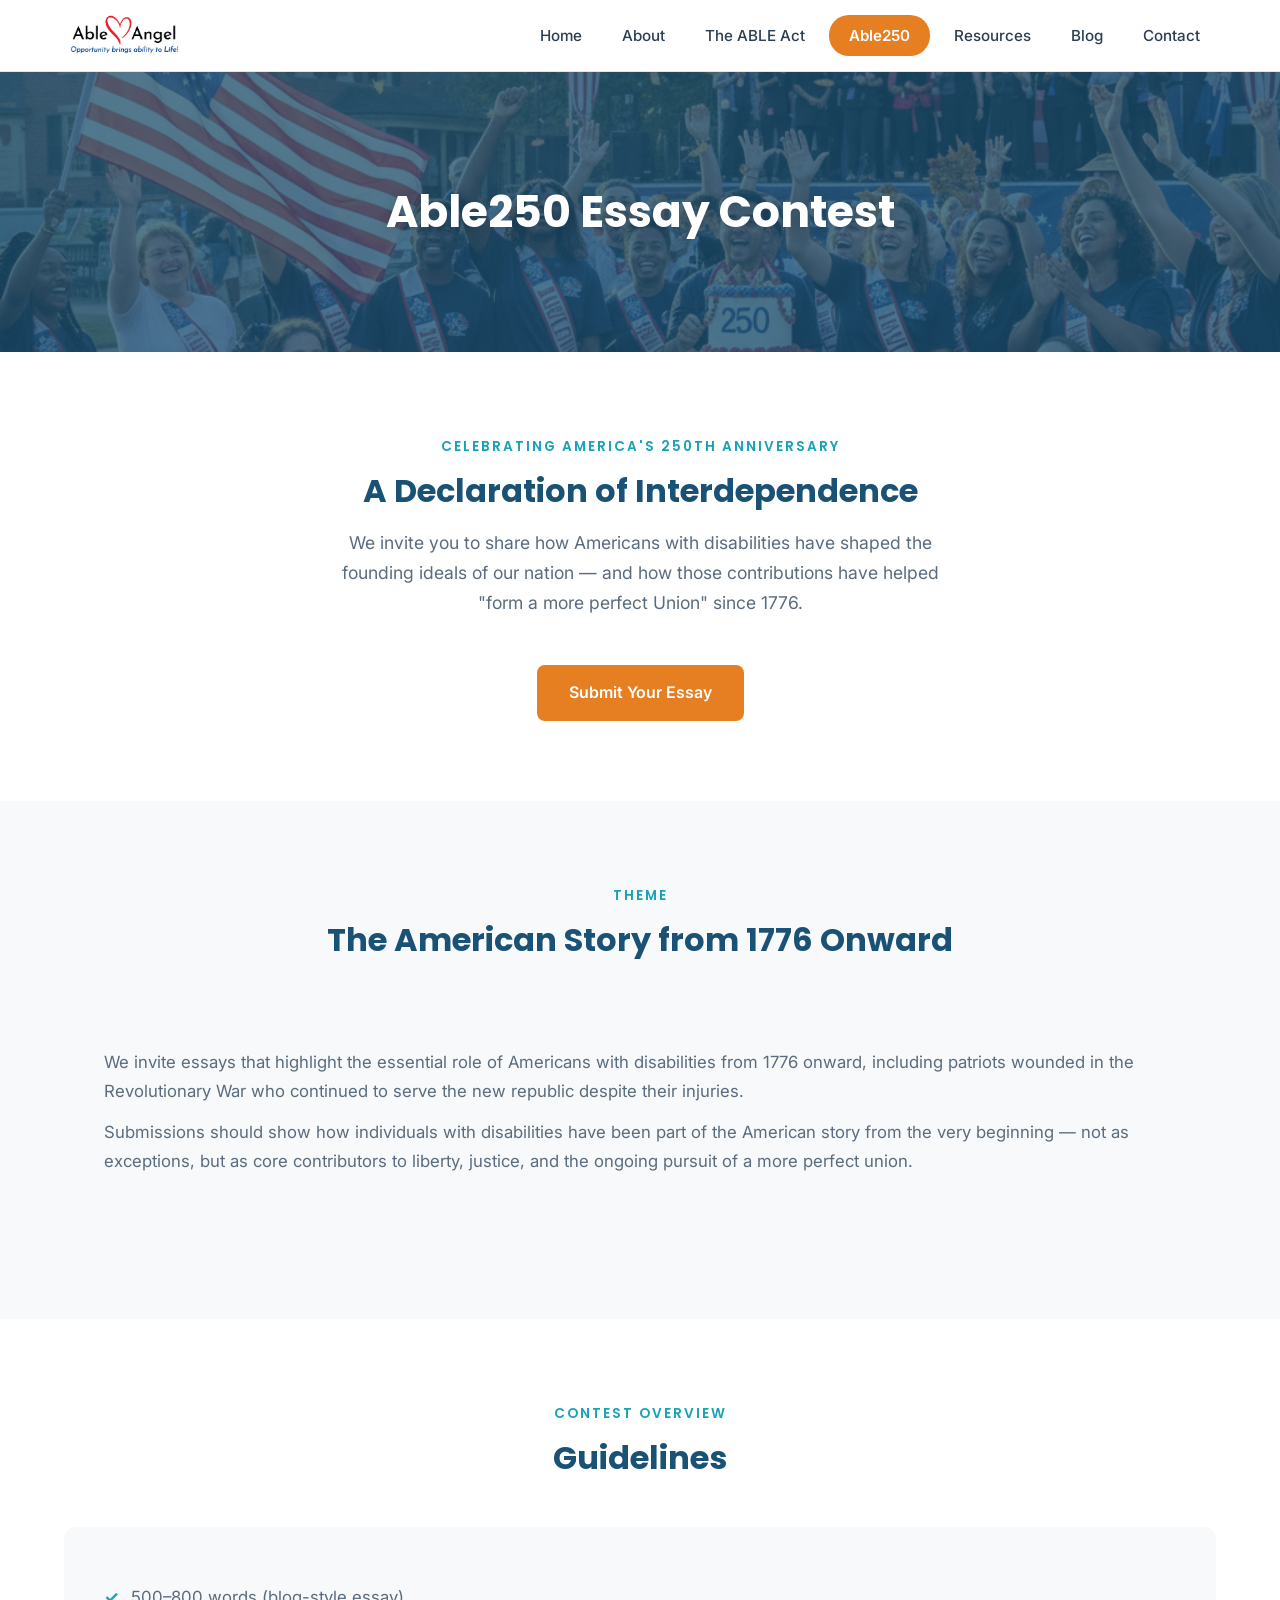
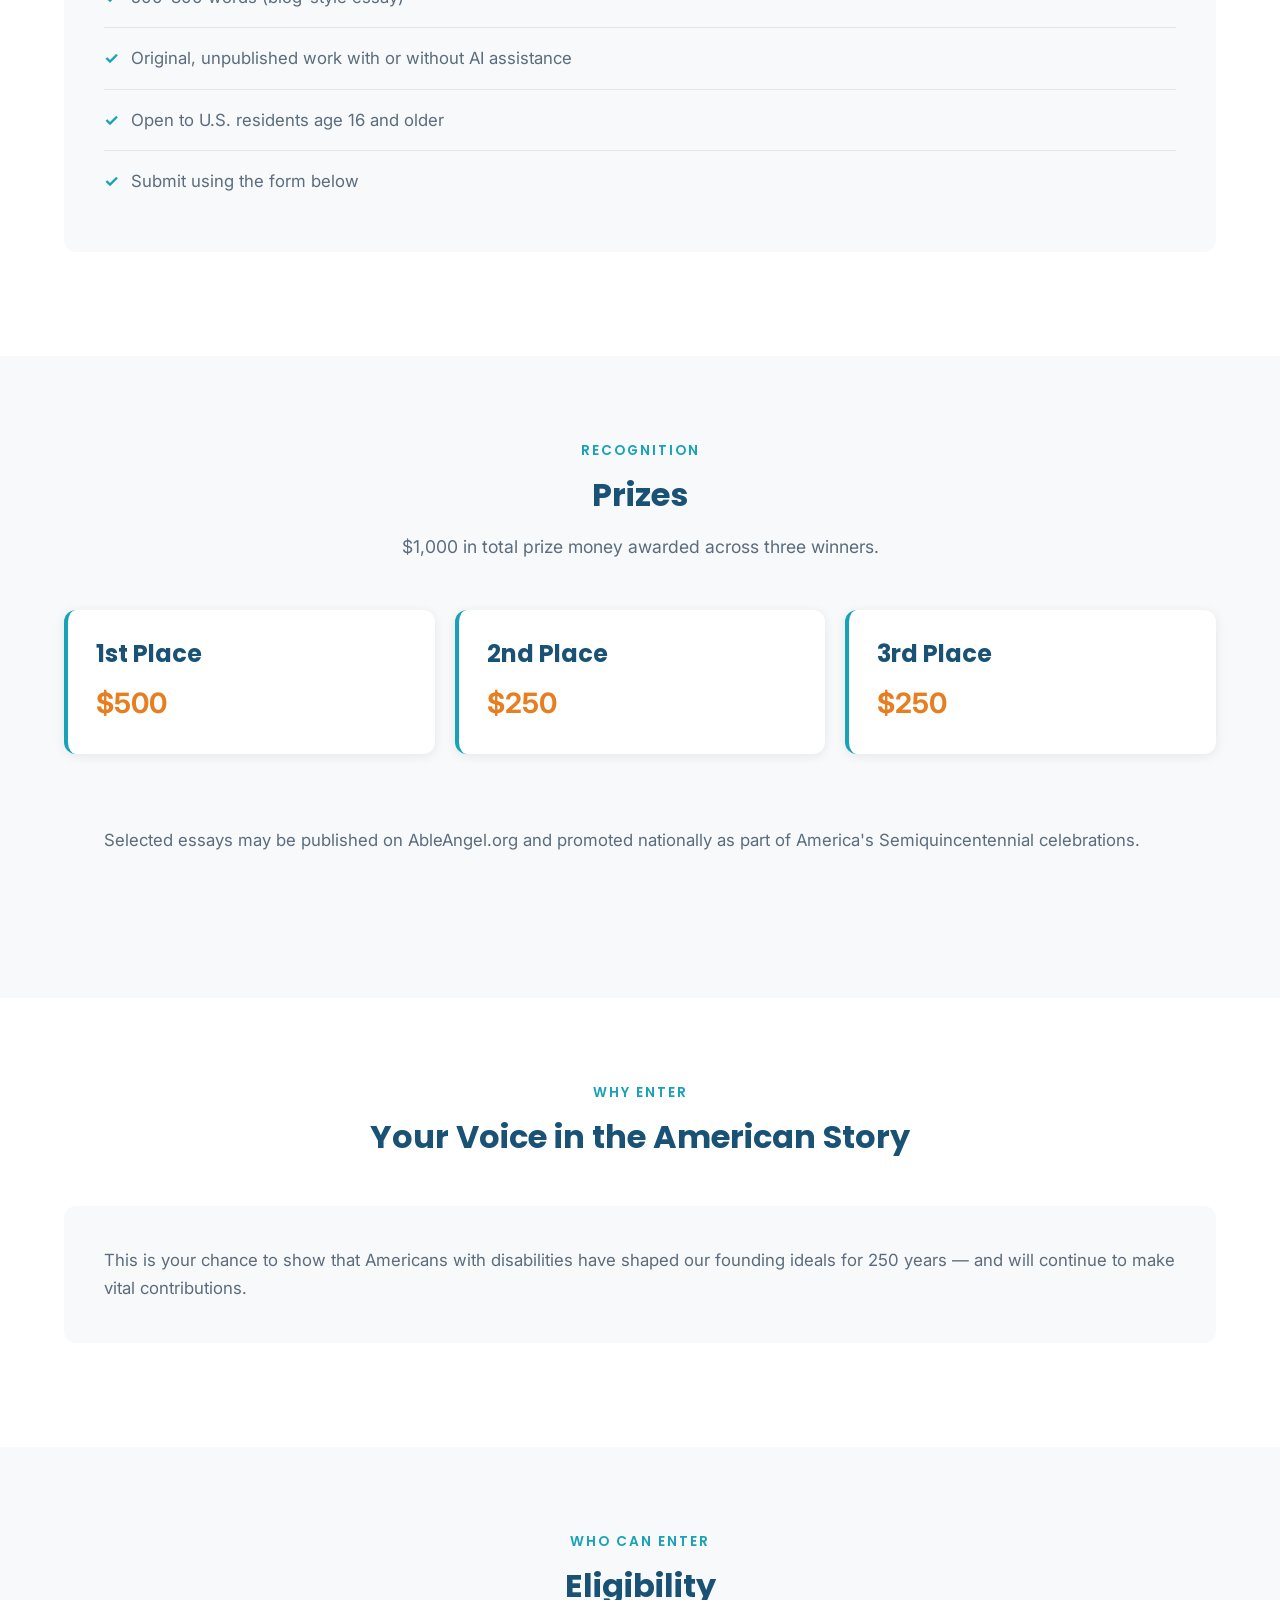
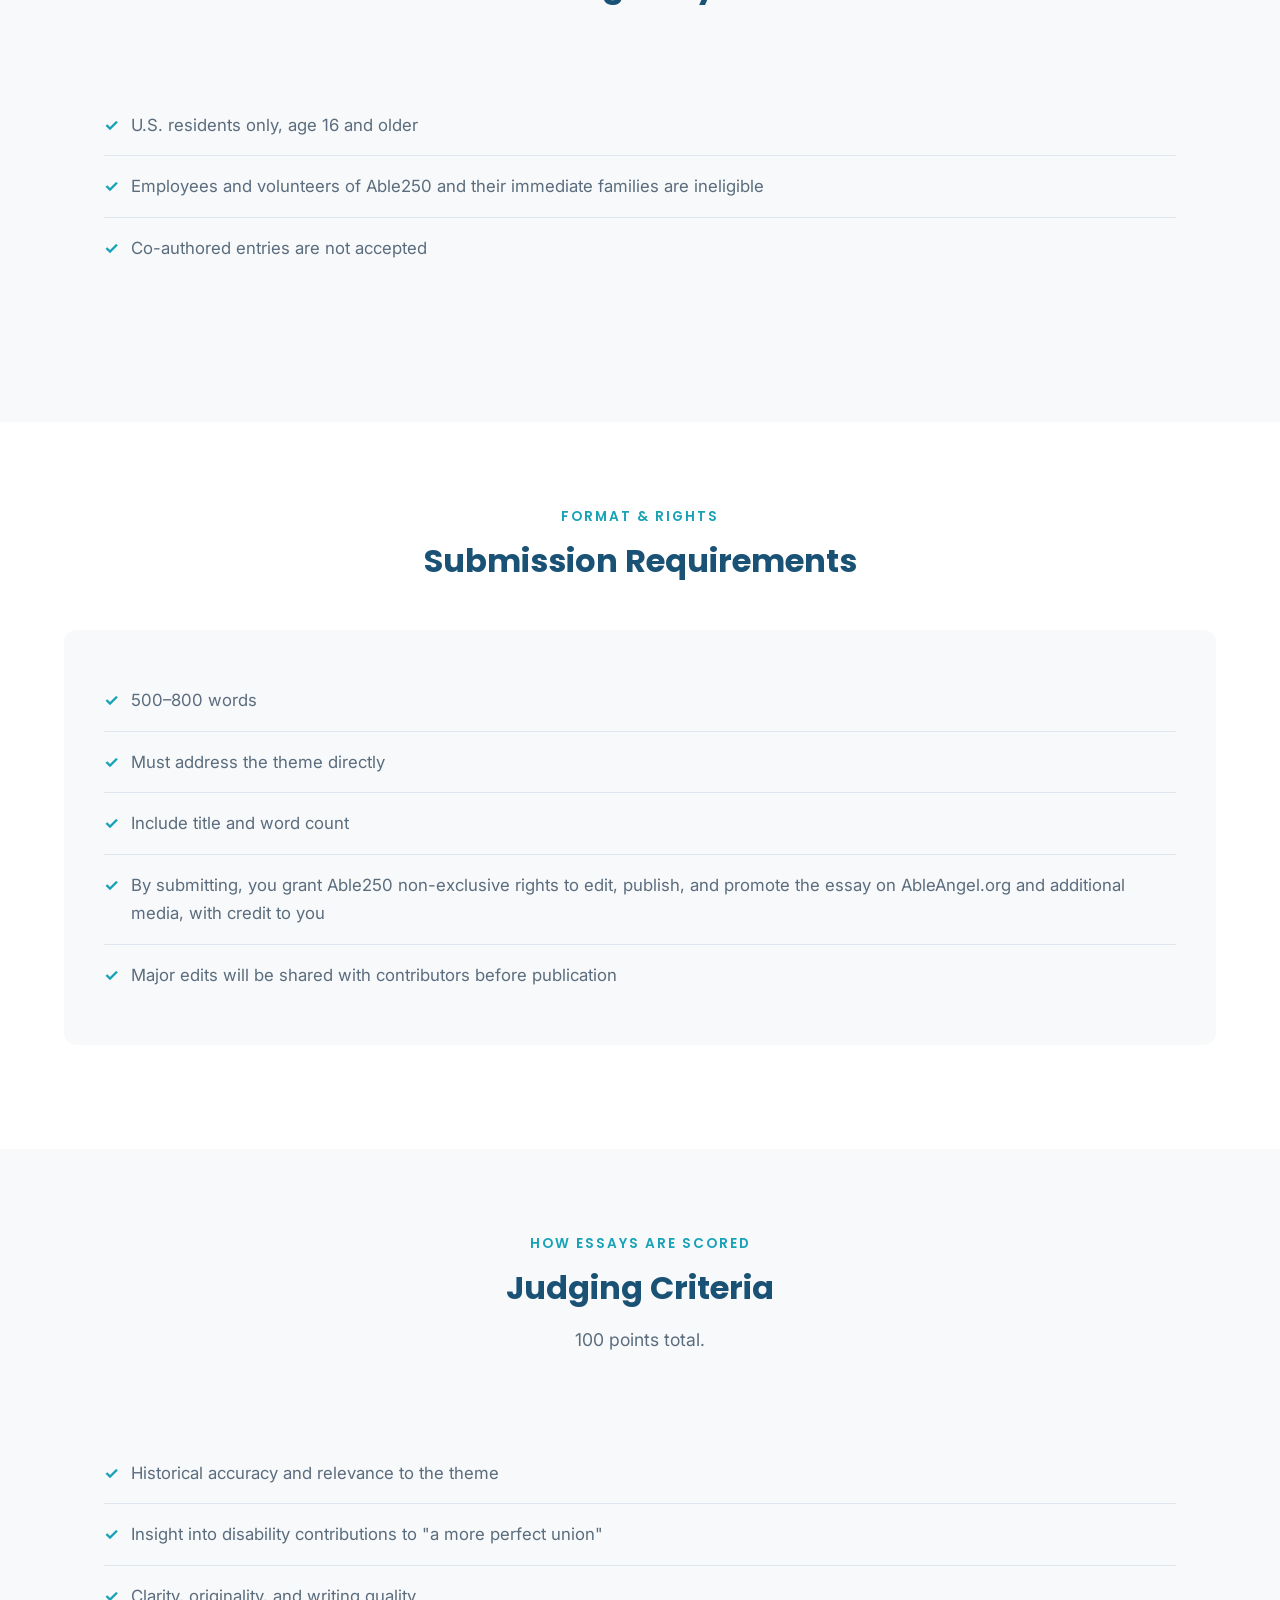
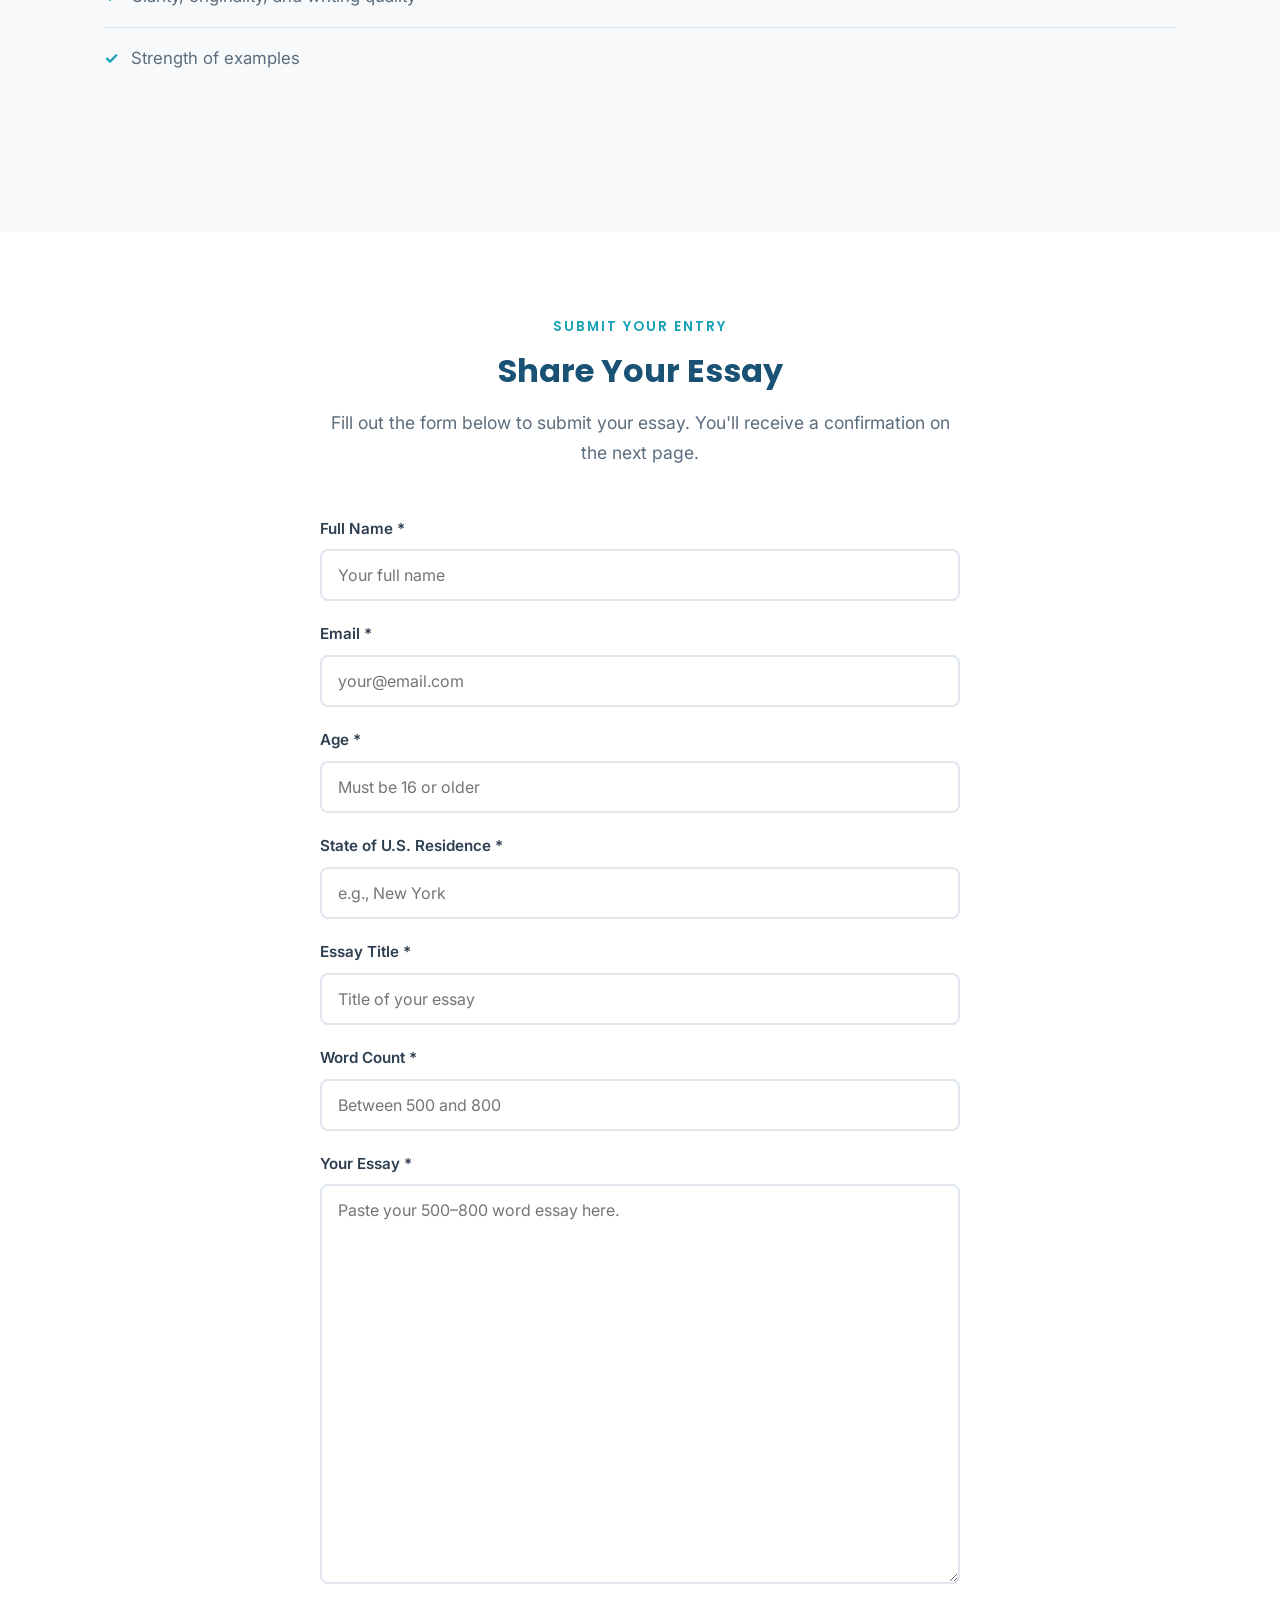
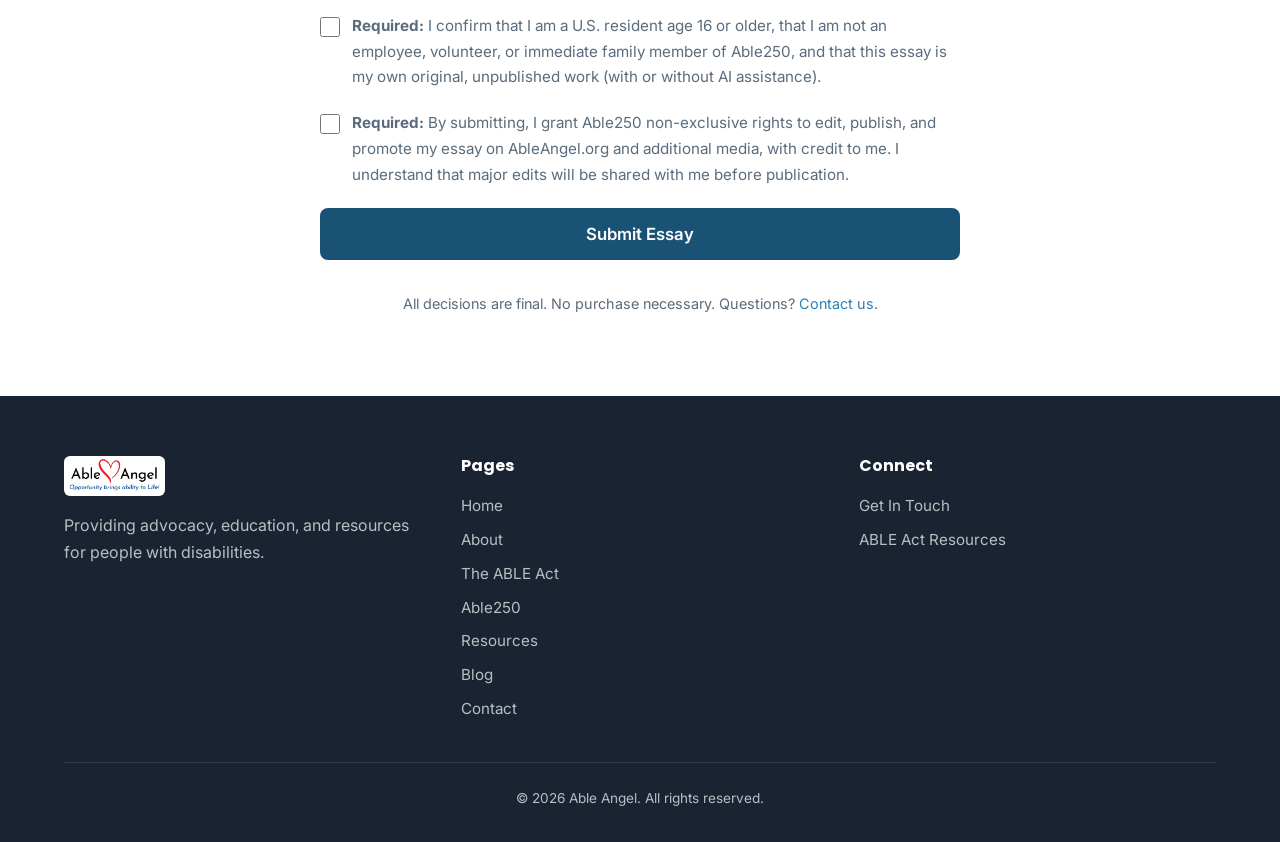
==== commit 3ae662de: "Remove essay contest deadline; contest is now open-ended Drop the July 4, 2026 deadline from the Abl" ====
--- a/able250-contest.html
+++ b/able250-contest.html
@@ -4,7 +4,7 @@
   <meta charset="UTF-8">
   <meta name="viewport" content="width=device-width, initial-scale=1.0">
   <title>Able250 Essay Contest | Able Angel</title>
-  <meta name="description" content="Able250 Nationwide Essay Contest — A Declaration of Interdependence. Celebrating contributions of Americans with disabilities to our founding ideals. $1,000 in prizes. Deadline July 4, 2026.">
+  <meta name="description" content="Able250 Nationwide Essay Contest — A Declaration of Interdependence. Celebrating contributions of Americans with disabilities to our founding ideals. $1,000 in prizes.">
   <link rel="stylesheet" href="styles.css">
   <link rel="icon" type="image/svg+xml" href="data:image/svg+xml,<svg xmlns='http://www.w3.org/2000/svg' viewBox='0 0 32 32'><rect width='32' height='32' rx='6' fill='%231a5276'/><text x='16' y='22' font-size='18' font-weight='bold' text-anchor='middle' fill='white'>A</text></svg>">
 </head>
@@ -77,7 +77,6 @@
           <li>500–800 words (blog-style essay)</li>
           <li>Original, unpublished work with or without AI assistance</li>
           <li>Open to U.S. residents age 16 and older</li>
-          <li>Deadline: July 4, 2026 (11:59 p.m. ET)</li>
           <li>Submit using the form below</li>
         </ul>
       </div>
@@ -180,24 +179,8 @@
     </div>
   </section>
 
-  <!-- Timeline -->
-  <section class="section">
-    <div class="container">
-      <div class="section-header fade-in">
-        <span class="section-label">Key Dates</span>
-        <h2>Timeline</h2>
-      </div>
-      <div class="info-block fade-in">
-        <ul class="info-list">
-          <li>Submissions open: April 28, 2026</li>
-          <li>Deadline: July 4, 2026 (11:59 p.m. ET)</li>
-        </ul>
-      </div>
-    </div>
-  </section>
-
   <!-- Submission Form -->
-  <section class="section section-alt" id="submit">
+  <section class="section" id="submit">
     <div class="container">
       <div class="section-header fade-in">
         <span class="section-label">Submit Your Entry</span>
